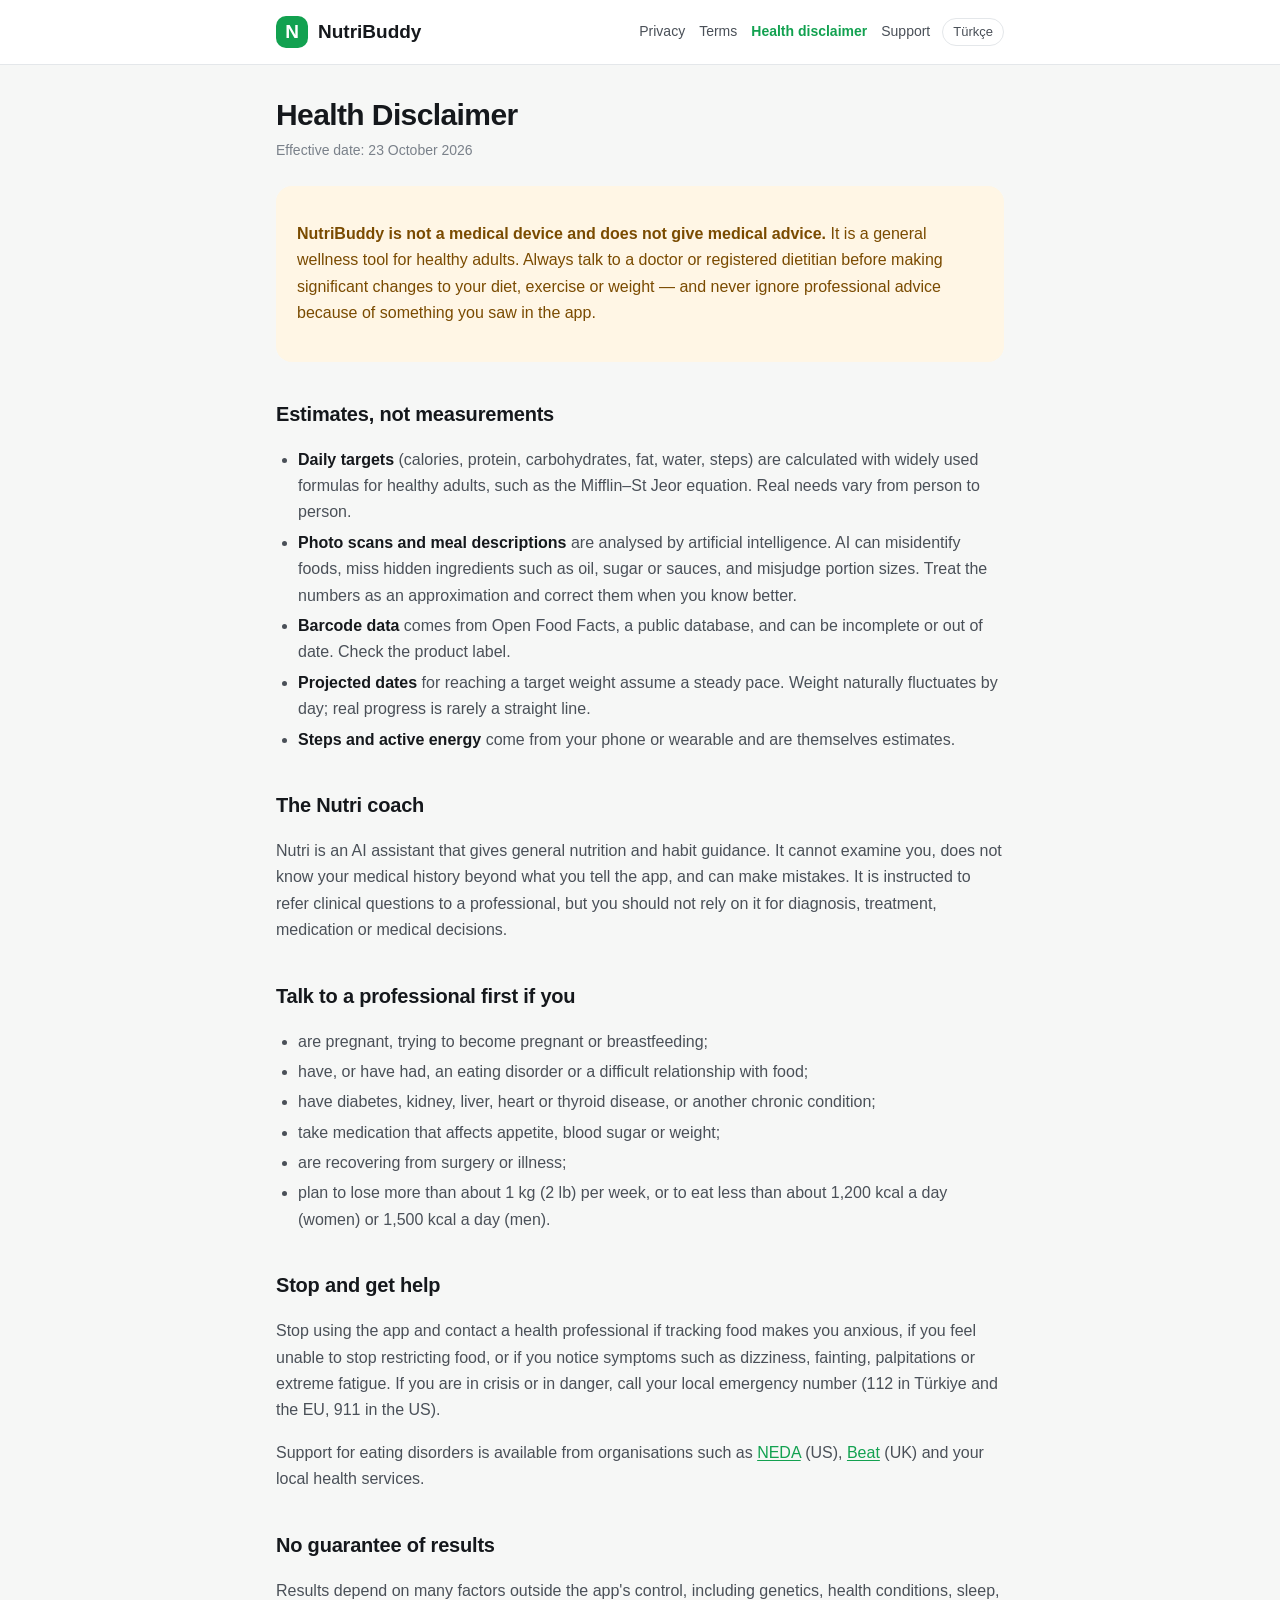
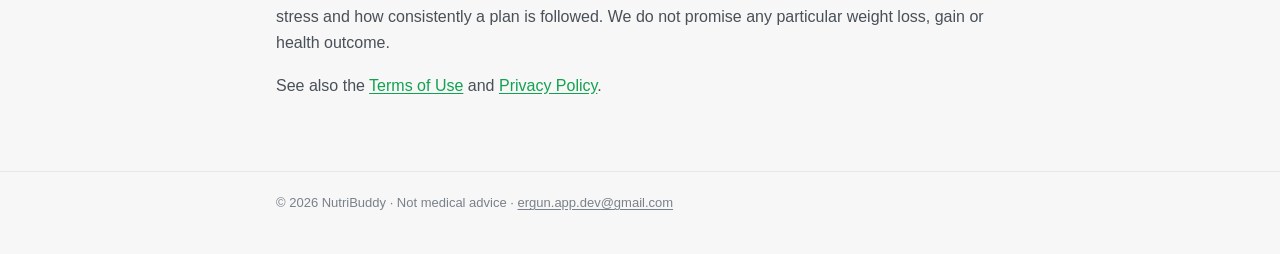
==== disclaimer.html @ 65a415f9 "Add NutriBuddy legal and support pages Co-Authored-By: Claude Opus 5.5 <noreply@anthropic.com>" ====
<!doctype html>
<html lang="en">
<head>
<meta charset="utf-8">
<meta name="viewport" content="width=device-width, initial-scale=1">
<title>Health Disclaimer · NutriBuddy</title>
<meta name="description" content="NutriBuddy — Health Disclaimer">
<link rel="stylesheet" href="style.css">
</head>
<body>
<header class="top"><div class="wrap">
  <a class="brand" href="index.html"><span class="badge">N</span>NutriBuddy</a>
  <nav class="links"><a href="privacy.html">Privacy</a><a href="terms.html">Terms</a><a href="disclaimer.html" aria-current="page">Health disclaimer</a><a href="support.html">Support</a></nav>
  <a class="lang" href="tr/saglik-uyarisi.html" hreflang="tr">Türkçe</a>
</div></header>
<main><div class="wrap">
<h1>Health Disclaimer</h1>
<p class="meta">Effective date: 23 October 2026</p>

<div class="card warn">
  <p><strong>NutriBuddy is not a medical device and does not give medical advice.</strong> It is a general wellness tool for healthy adults. Always talk to a doctor or registered dietitian before making significant changes to your diet, exercise or weight — and never ignore professional advice because of something you saw in the app.</p>
</div>

<h2>Estimates, not measurements</h2>
<ul>
  <li><strong>Daily targets</strong> (calories, protein, carbohydrates, fat, water, steps) are calculated with widely used formulas for healthy adults, such as the Mifflin–St Jeor equation. Real needs vary from person to person.</li>
  <li><strong>Photo scans and meal descriptions</strong> are analysed by artificial intelligence. AI can misidentify foods, miss hidden ingredients such as oil, sugar or sauces, and misjudge portion sizes. Treat the numbers as an approximation and correct them when you know better.</li>
  <li><strong>Barcode data</strong> comes from Open Food Facts, a public database, and can be incomplete or out of date. Check the product label.</li>
  <li><strong>Projected dates</strong> for reaching a target weight assume a steady pace. Weight naturally fluctuates by day; real progress is rarely a straight line.</li>
  <li><strong>Steps and active energy</strong> come from your phone or wearable and are themselves estimates.</li>
</ul>

<h2>The Nutri coach</h2>
<p>Nutri is an AI assistant that gives general nutrition and habit guidance. It cannot examine you, does not know your medical history beyond what you tell the app, and can make mistakes. It is instructed to refer clinical questions to a professional, but you should not rely on it for diagnosis, treatment, medication or medical decisions.</p>

<h2>Talk to a professional first if you</h2>
<ul>
  <li>are pregnant, trying to become pregnant or breastfeeding;</li>
  <li>have, or have had, an eating disorder or a difficult relationship with food;</li>
  <li>have diabetes, kidney, liver, heart or thyroid disease, or another chronic condition;</li>
  <li>take medication that affects appetite, blood sugar or weight;</li>
  <li>are recovering from surgery or illness;</li>
  <li>plan to lose more than about 1 kg (2 lb) per week, or to eat less than about 1,200 kcal a day (women) or 1,500 kcal a day (men).</li>
</ul>

<h2>Stop and get help</h2>
<p>Stop using the app and contact a health professional if tracking food makes you anxious, if you feel unable to stop restricting food, or if you notice symptoms such as dizziness, fainting, palpitations or extreme fatigue. If you are in crisis or in danger, call your local emergency number (112 in Türkiye and the EU, 911 in the US).</p>
<p>Support for eating disorders is available from organisations such as <a href="https://www.nationaleatingdisorders.org" rel="noopener">NEDA</a> (US), <a href="https://www.beateatingdisorders.org.uk" rel="noopener">Beat</a> (UK) and your local health services.</p>

<h2>No guarantee of results</h2>
<p>Results depend on many factors outside the app's control, including genetics, health conditions, sleep, stress and how consistently a plan is followed. We do not promise any particular weight loss, gain or health outcome.</p>

<p>See also the <a href="terms.html">Terms of Use</a> and <a href="privacy.html">Privacy Policy</a>.</p>
</div></main>
<footer><div class="wrap">© 2026 NutriBuddy · Not medical advice · <a href="mailto:ergun.app.dev@gmail.com">ergun.app.dev@gmail.com</a></div></footer>
</body>
</html>
---- style.css ----
:root {
  --bg: #f6f7f6;
  --surface: #ffffff;
  --ink: #15181c;
  --ink-soft: #4a5058;
  --muted: #7a818a;
  --line: #e4e7ea;
  --accent: #12a150;
  --accent-tint: #e3f5ea;
  --warn-bg: #fff6e5;
  --warn-ink: #7a4b00;
}
@media (prefers-color-scheme: dark) {
  :root {
    --bg: #0f1113;
    --surface: #171a1d;
    --ink: #eef0f2;
    --ink-soft: #c2c7cd;
    --muted: #8b929a;
    --line: #2a2f34;
    --accent: #2fbf6c;
    --accent-tint: #13281c;
    --warn-bg: #2a2110;
    --warn-ink: #f2c46b;
  }
}
* { box-sizing: border-box; }
html { -webkit-text-size-adjust: 100%; }
body {
  margin: 0;
  background: var(--bg);
  color: var(--ink);
  font: 16px/1.65 "Plus Jakarta Sans", -apple-system, BlinkMacSystemFont, "Segoe UI", Roboto, sans-serif;
}
a { color: var(--accent); text-underline-offset: 2px; }
.wrap { max-width: 760px; margin: 0 auto; padding: 0 16px; }
header.top {
  border-bottom: 1px solid var(--line);
  background: var(--surface);
}
header.top .wrap {
  display: flex; align-items: center; gap: 12px;
  min-height: 64px; flex-wrap: wrap;
}
.brand { display: flex; align-items: center; gap: 10px; text-decoration: none; color: var(--ink); font-weight: 800; font-size: 19px; }
.brand .badge {
  width: 32px; height: 32px; border-radius: 10px; background: var(--accent);
  color: #fff; display: grid; place-items: center; font-weight: 800;
}
nav.links { margin-left: auto; display: flex; gap: 14px; flex-wrap: wrap; font-size: 14px; }
nav.links a { color: var(--ink-soft); text-decoration: none; }
nav.links a[aria-current="page"] { color: var(--accent); font-weight: 700; }
.lang { font-size: 13px; border: 1px solid var(--line); border-radius: 999px; padding: 2px 10px; text-decoration: none; color: var(--ink-soft); }
main { padding: 32px 0 56px; }
h1 { font-size: 30px; line-height: 1.2; margin: 0 0 6px; letter-spacing: -0.02em; }
.meta { color: var(--muted); font-size: 14px; margin: 0 0 24px; }
h2 { font-size: 20px; margin: 36px 0 8px; letter-spacing: -0.01em; }
h3 { font-size: 16px; margin: 22px 0 6px; }
p, li { color: var(--ink-soft); }
ul, ol { padding-left: 22px; }
li { margin: 4px 0; }
strong { color: var(--ink); }
.card {
  background: var(--surface); border: 1px solid var(--line); border-radius: 16px;
  padding: 18px 20px; margin: 18px 0;
}
.summary { background: var(--accent-tint); border-color: transparent; }
.summary p, .summary li { color: var(--ink); }
.warn { background: var(--warn-bg); border-color: transparent; }
.warn p, .warn li, .warn strong { color: var(--warn-ink); }
.table { width: 100%; border-collapse: collapse; font-size: 14px; margin: 12px 0; display: block; overflow-x: auto; }
.table th, .table td { text-align: left; vertical-align: top; padding: 10px 12px; border-bottom: 1px solid var(--line); }
.table th { color: var(--ink); font-weight: 700; white-space: nowrap; }
.table td { color: var(--ink-soft); min-width: 140px; }
.grid { display: grid; grid-template-columns: repeat(auto-fit, minmax(200px, 1fr)); gap: 12px; }
.grid a.card { display: block; text-decoration: none; margin: 0; }
.grid a.card strong { display: block; margin-bottom: 4px; }
.grid a.card span { color: var(--ink-soft); font-size: 14px; }
footer { border-top: 1px solid var(--line); color: var(--muted); font-size: 13px; padding: 20px 0 40px; }
footer a { color: var(--muted); }
@media (max-width: 520px) {
  h1 { font-size: 25px; }
  nav.links { margin-left: 0; width: 100%; padding-bottom: 10px; }
}
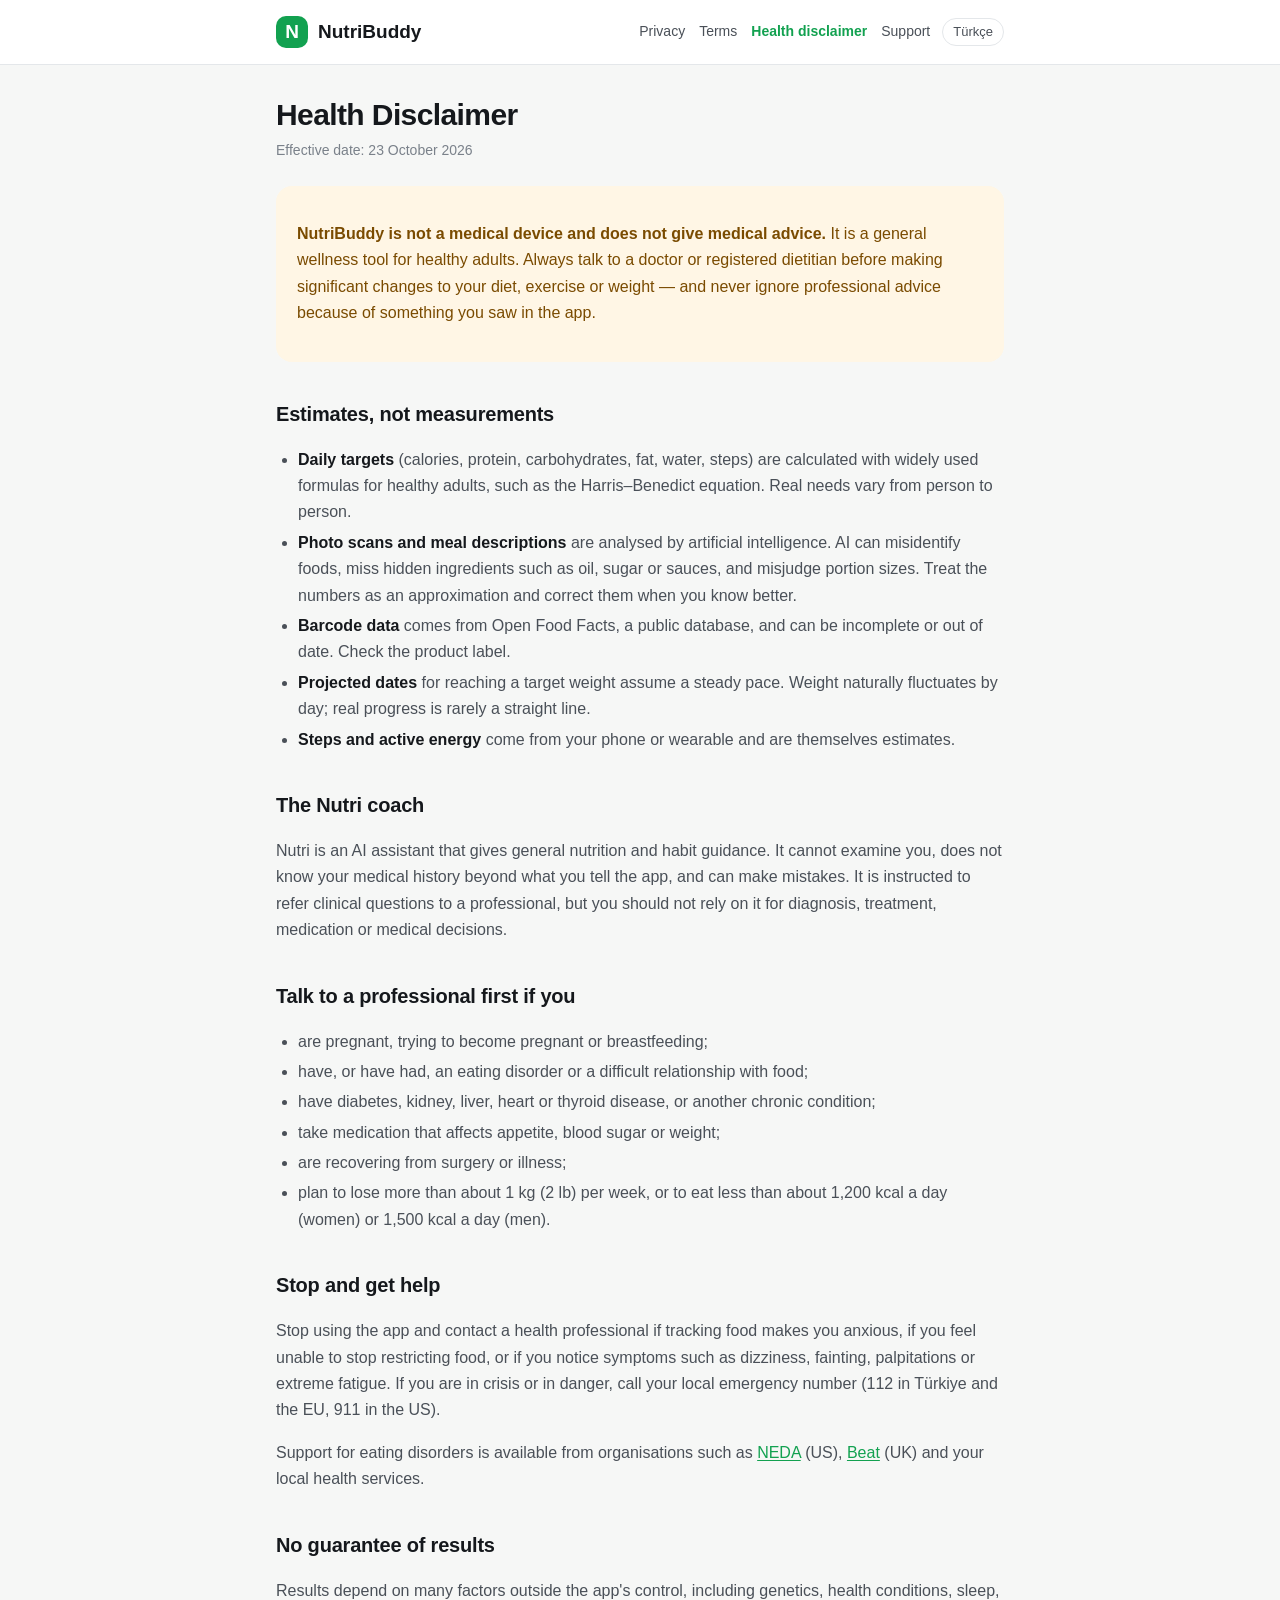
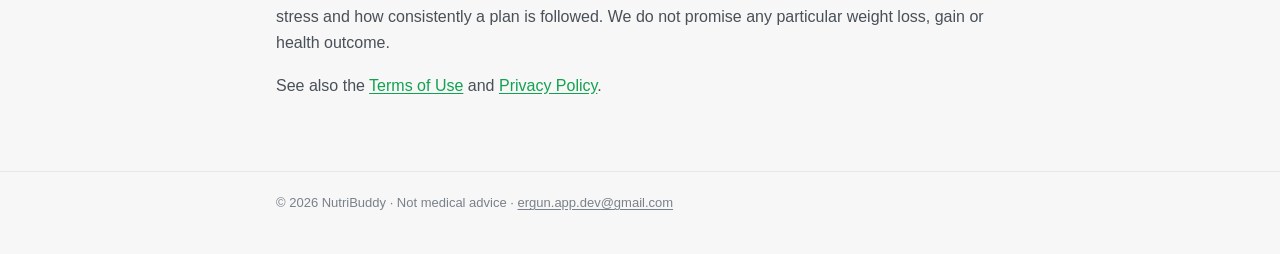
==== commit eece90fe: "Health disclaimer: correct the calorie formula name (Harris–Benedict) Co-Authored-By: Claude Opus 5." ====
--- a/disclaimer.html
+++ b/disclaimer.html
@@ -23,7 +23,7 @@
 
 <h2>Estimates, not measurements</h2>
 <ul>
-  <li><strong>Daily targets</strong> (calories, protein, carbohydrates, fat, water, steps) are calculated with widely used formulas for healthy adults, such as the Mifflin–St Jeor equation. Real needs vary from person to person.</li>
+  <li><strong>Daily targets</strong> (calories, protein, carbohydrates, fat, water, steps) are calculated with widely used formulas for healthy adults, such as the Harris–Benedict equation. Real needs vary from person to person.</li>
   <li><strong>Photo scans and meal descriptions</strong> are analysed by artificial intelligence. AI can misidentify foods, miss hidden ingredients such as oil, sugar or sauces, and misjudge portion sizes. Treat the numbers as an approximation and correct them when you know better.</li>
   <li><strong>Barcode data</strong> comes from Open Food Facts, a public database, and can be incomplete or out of date. Check the product label.</li>
   <li><strong>Projected dates</strong> for reaching a target weight assume a steady pace. Weight naturally fluctuates by day; real progress is rarely a straight line.</li>
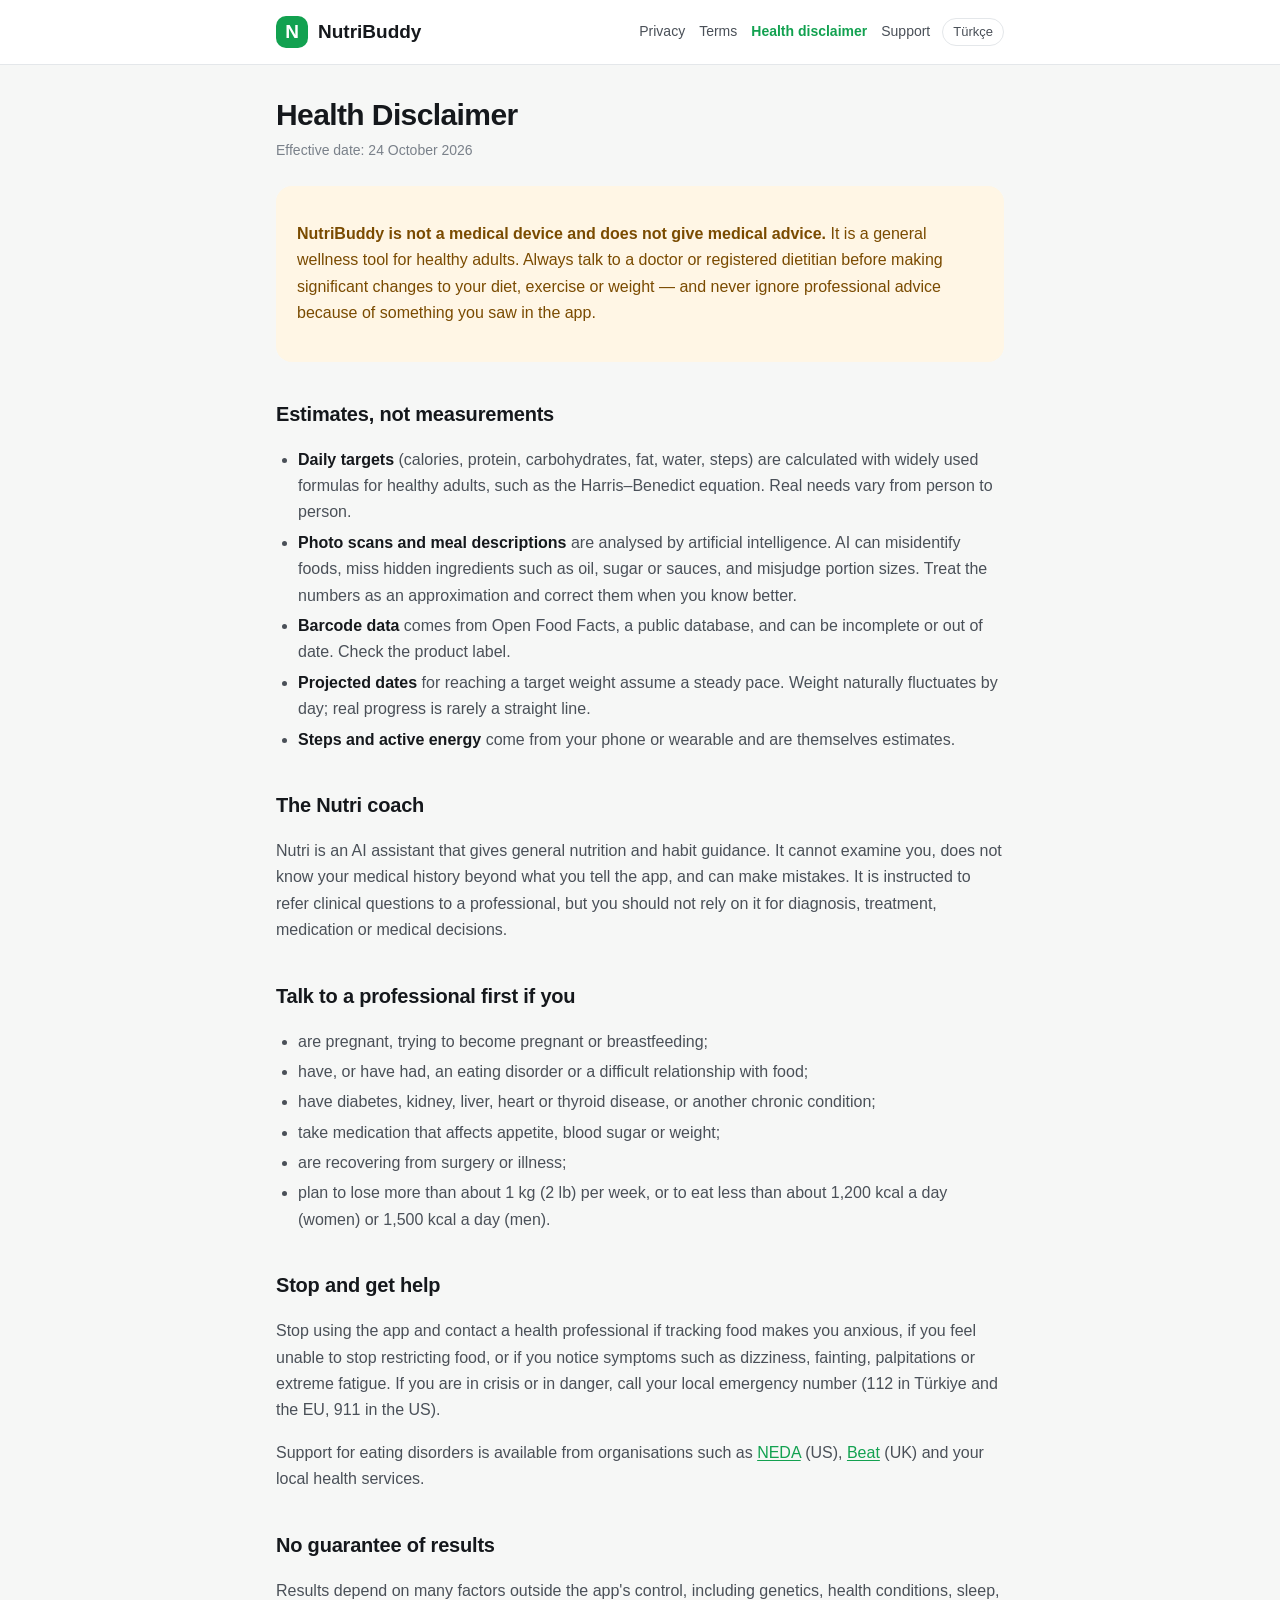
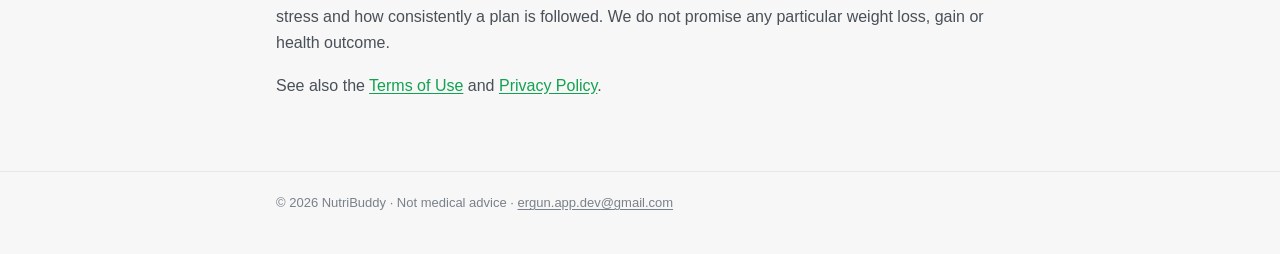
==== commit cc98c07c: "Privacy policy and terms: optional account, Firebase backup, Gemini via Firebase AI Logic, App Check" ====
--- a/disclaimer.html
+++ b/disclaimer.html
@@ -15,7 +15,7 @@
 </div></header>
 <main><div class="wrap">
 <h1>Health Disclaimer</h1>
-<p class="meta">Effective date: 23 October 2026</p>
+<p class="meta">Effective date: 24 October 2026</p>
 
 <div class="card warn">
   <p><strong>NutriBuddy is not a medical device and does not give medical advice.</strong> It is a general wellness tool for healthy adults. Always talk to a doctor or registered dietitian before making significant changes to your diet, exercise or weight — and never ignore professional advice because of something you saw in the app.</p>
